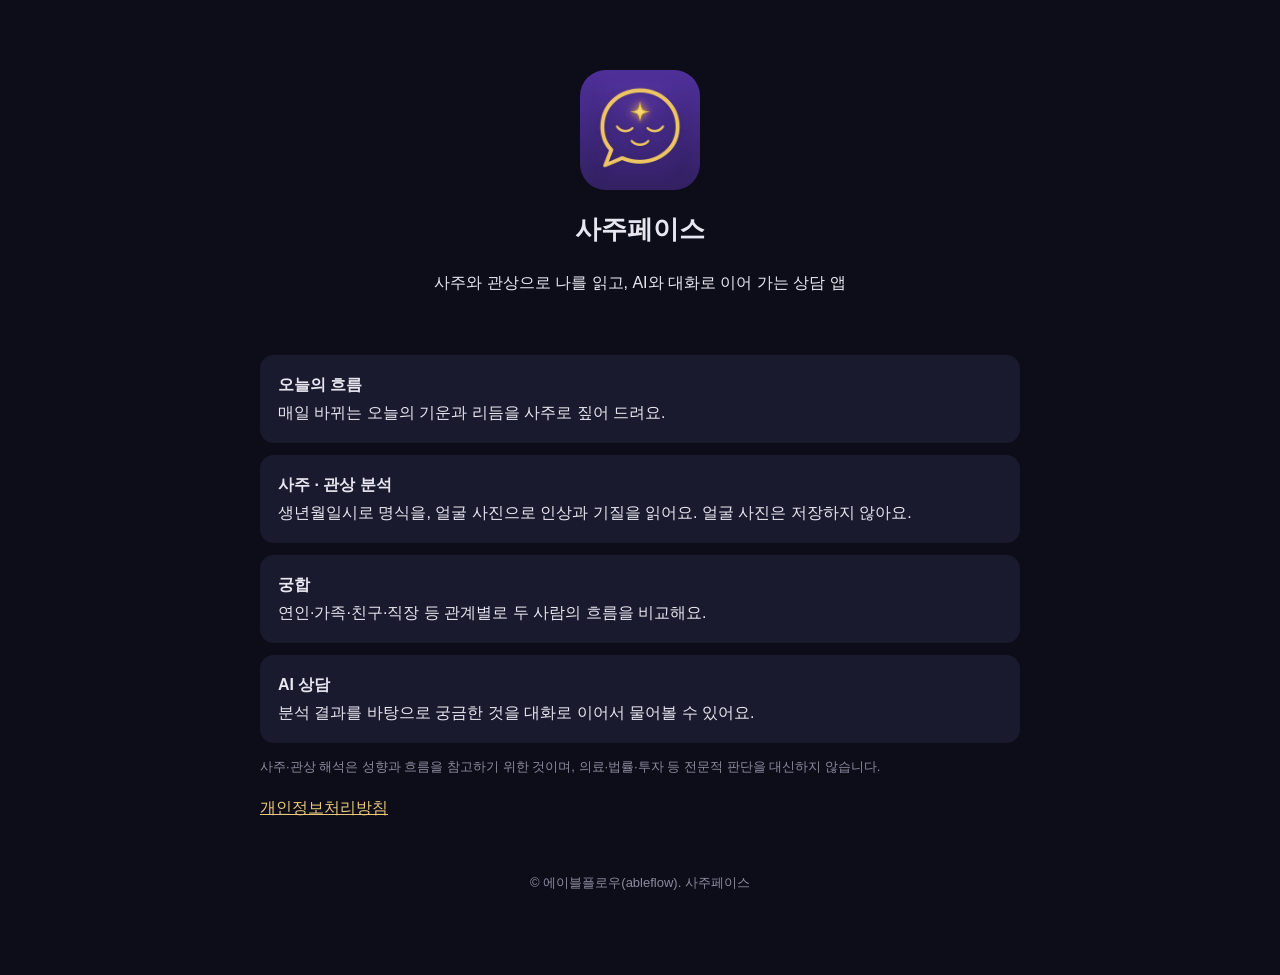
==== index.html @ cd686f5a "사주페이스 소개·개인정보처리방침" ====
<!DOCTYPE html><html lang="ko"><head><meta charset="utf-8"><meta name="viewport" content="width=device-width,initial-scale=1">
<title>사주페이스 — AI 사주·관상 상담</title><meta name="description" content="사주와 관상으로 나를 읽고, AI와 대화로 이어 가는 상담 앱">
<link rel="stylesheet" href="style.css"></head><body><div class="wrap">
<div class="hero"><img src="icon.png" alt="사주페이스 아이콘"><h1>사주페이스</h1><p>사주와 관상으로 나를 읽고, AI와 대화로 이어 가는 상담 앱</p></div>
<div class="card"><b>오늘의 흐름</b><br>매일 바뀌는 오늘의 기운과 리듬을 사주로 짚어 드려요.</div>
<div class="card"><b>사주 · 관상 분석</b><br>생년월일시로 명식을, 얼굴 사진으로 인상과 기질을 읽어요. 얼굴 사진은 저장하지 않아요.</div>
<div class="card"><b>궁합</b><br>연인·가족·친구·직장 등 관계별로 두 사람의 흐름을 비교해요.</div>
<div class="card"><b>AI 상담</b><br>분석 결과를 바탕으로 궁금한 것을 대화로 이어서 물어볼 수 있어요.</div>
<p class="muted">사주·관상 해석은 성향과 흐름을 참고하기 위한 것이며, 의료·법률·투자 등 전문적 판단을 대신하지 않습니다.</p>
<p><a href="privacy.html">개인정보처리방침</a></p>
<footer>© 에이블플로우(ableflow). 사주페이스</footer></div></body></html>
---- style.css ----
body{margin:0;background:#0D0D1A;color:#e8e6f0;font-family:-apple-system,'Apple SD Gothic Neo','Noto Sans KR',sans-serif;line-height:1.75}
.wrap{max-width:760px;margin:0 auto;padding:40px 22px 80px}
a{color:#E8C97A}h1{font-size:26px;margin:8px 0}h2{font-size:18px;color:#E8C97A;margin-top:34px}
.hero{text-align:center;padding:30px 0}.hero img{width:120px;border-radius:26px}
.card{background:#1A1A2E;border-radius:14px;padding:16px 18px;margin:12px 0}
table{width:100%;border-collapse:collapse;font-size:14px}td,th{border:1px solid #2D2D4E;padding:8px;vertical-align:top;text-align:left}
th{background:#1A1A2E}.muted{color:#8B8B9E;font-size:13px}footer{margin-top:50px;color:#8B8B9E;font-size:13px;text-align:center}
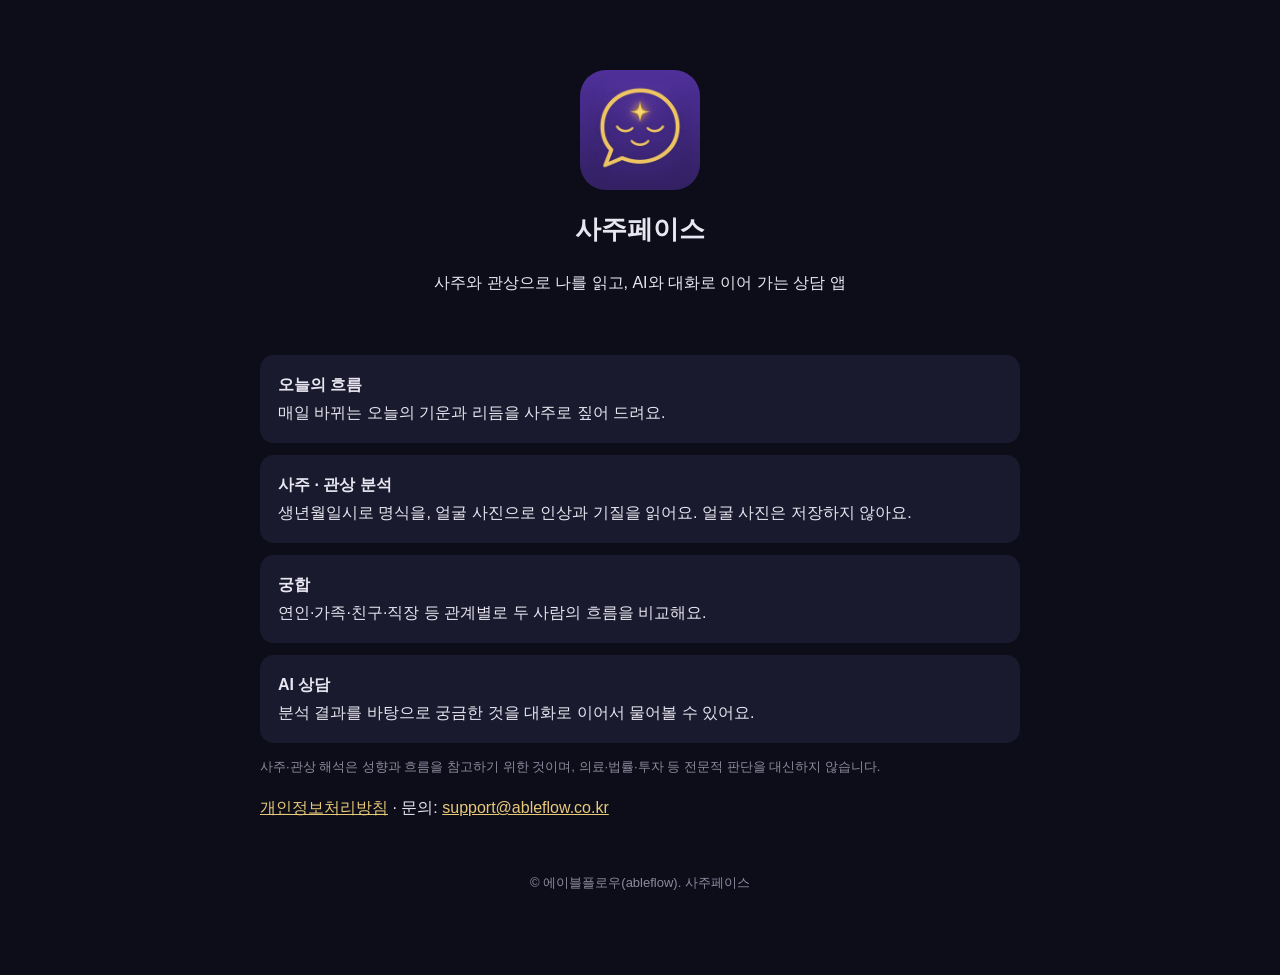
==== commit c3da5d4e: "문의 이메일·보호책임자 반영" ====
--- a/index.html
+++ b/index.html
@@ -7,5 +7,5 @@
 <div class="card"><b>궁합</b><br>연인·가족·친구·직장 등 관계별로 두 사람의 흐름을 비교해요.</div>
 <div class="card"><b>AI 상담</b><br>분석 결과를 바탕으로 궁금한 것을 대화로 이어서 물어볼 수 있어요.</div>
 <p class="muted">사주·관상 해석은 성향과 흐름을 참고하기 위한 것이며, 의료·법률·투자 등 전문적 판단을 대신하지 않습니다.</p>
-<p><a href="privacy.html">개인정보처리방침</a></p>
+<p><a href="privacy.html">개인정보처리방침</a> · 문의: <a href="mailto:support@ableflow.co.kr">support@ableflow.co.kr</a></p>
 <footer>© 에이블플로우(ableflow). 사주페이스</footer></div></body></html>
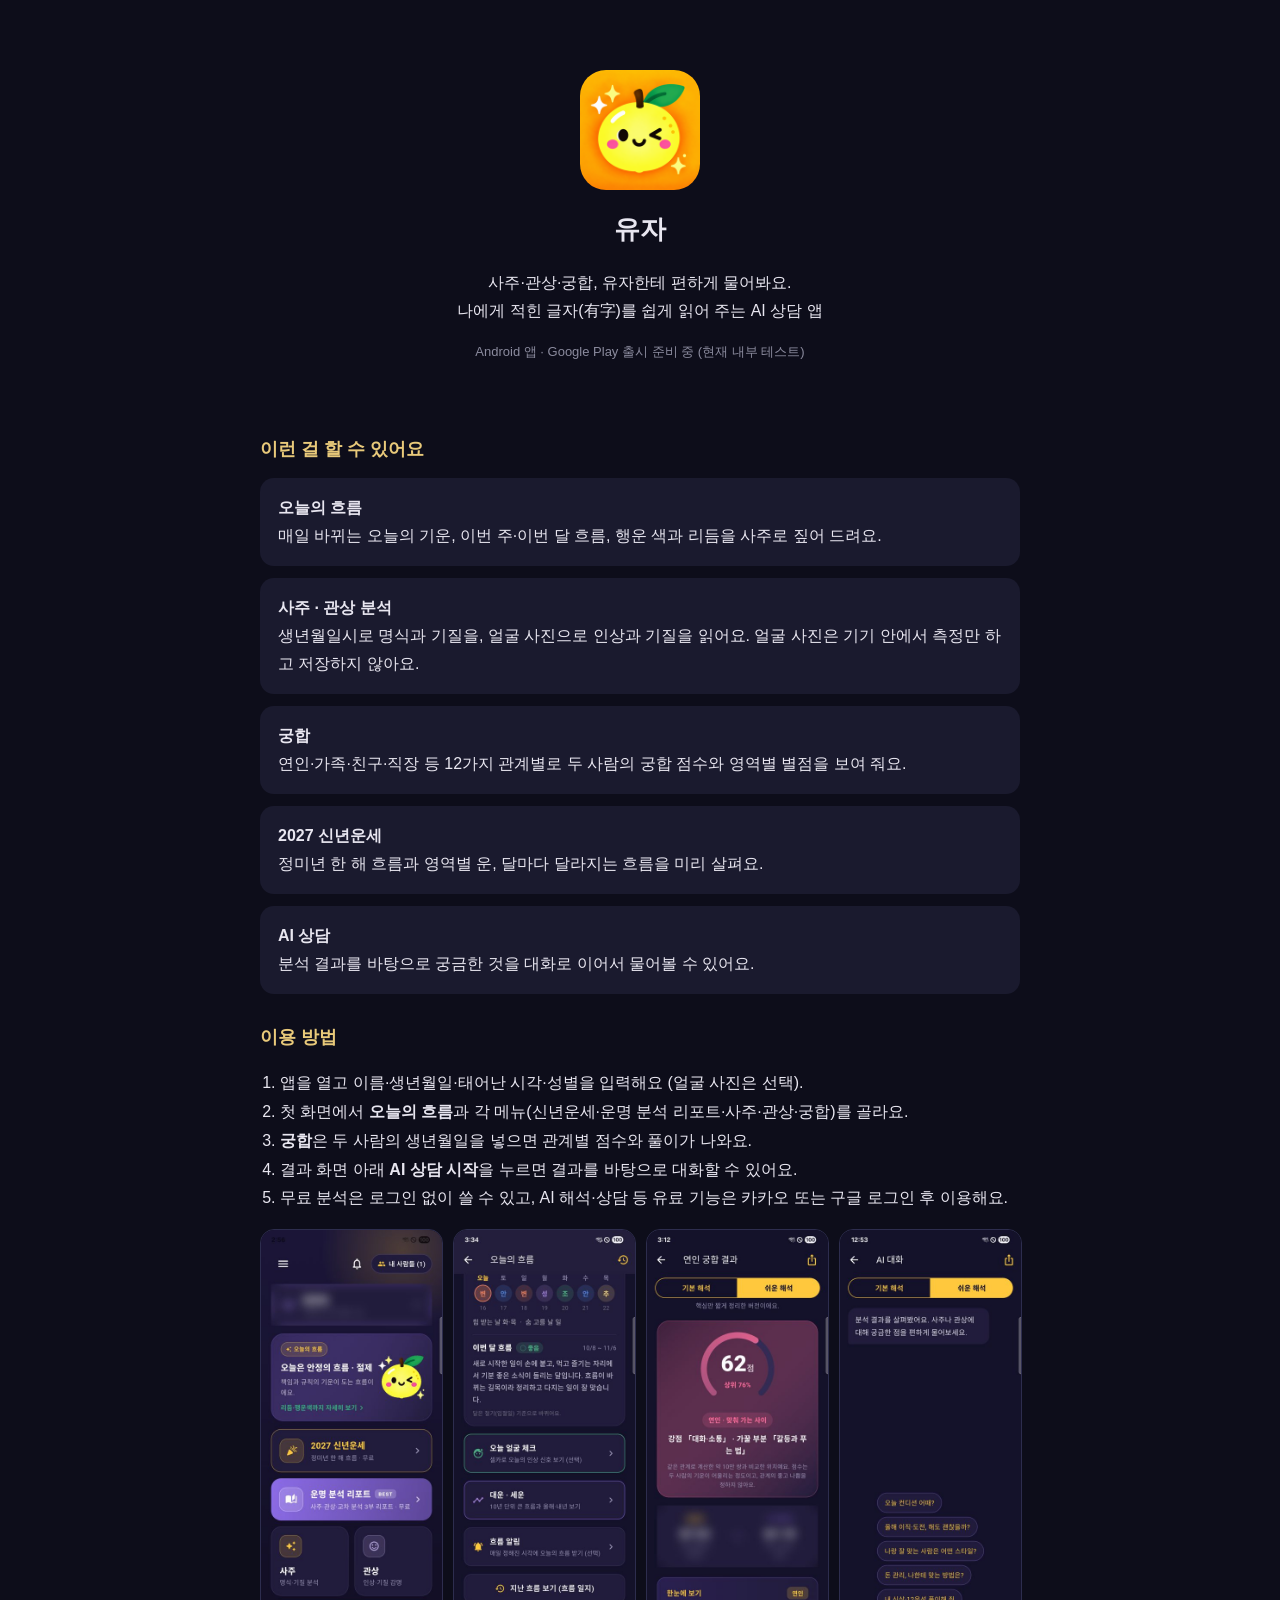
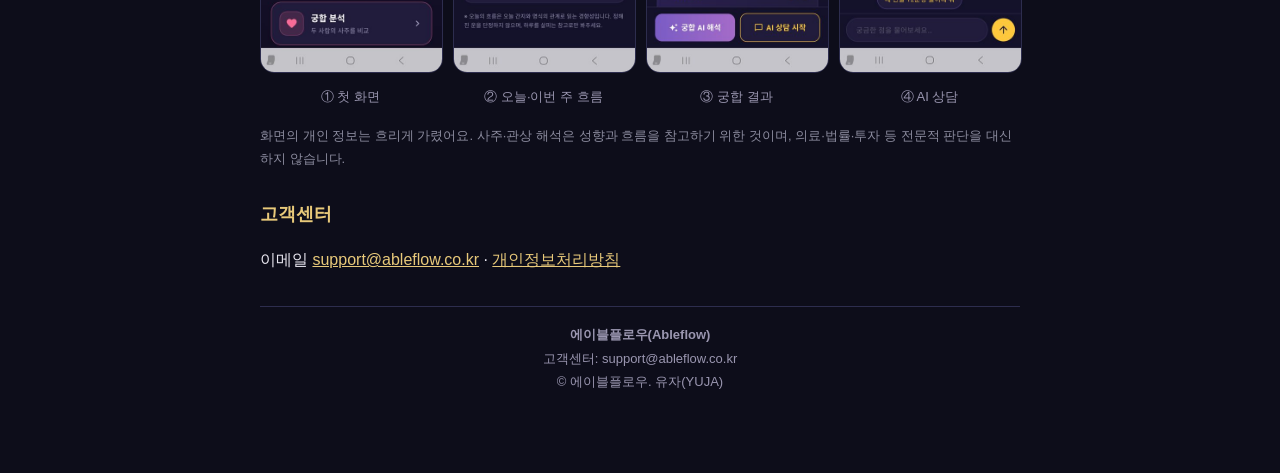
==== commit a94e8c39: "유자로 이름 변경, 이용 방법·서비스 화면·사업자 정보 영역 추가 (카카오 비즈 심사 대응)" ====
--- a/index.html
+++ b/index.html
@@ -1,11 +1,40 @@
 <!DOCTYPE html><html lang="ko"><head><meta charset="utf-8"><meta name="viewport" content="width=device-width,initial-scale=1">
-<title>사주페이스 — AI 사주·관상 상담</title><meta name="description" content="사주와 관상으로 나를 읽고, AI와 대화로 이어 가는 상담 앱">
+<title>유자 — AI 사주·관상·궁합 상담</title>
+<meta name="description" content="사주와 관상으로 나를 읽고, 궁합과 오늘의 흐름을 확인하고, AI 상담으로 이어 가는 앱 「유자」">
 <link rel="stylesheet" href="style.css"></head><body><div class="wrap">
-<div class="hero"><img src="icon.png" alt="사주페이스 아이콘"><h1>사주페이스</h1><p>사주와 관상으로 나를 읽고, AI와 대화로 이어 가는 상담 앱</p></div>
-<div class="card"><b>오늘의 흐름</b><br>매일 바뀌는 오늘의 기운과 리듬을 사주로 짚어 드려요.</div>
-<div class="card"><b>사주 · 관상 분석</b><br>생년월일시로 명식을, 얼굴 사진으로 인상과 기질을 읽어요. 얼굴 사진은 저장하지 않아요.</div>
-<div class="card"><b>궁합</b><br>연인·가족·친구·직장 등 관계별로 두 사람의 흐름을 비교해요.</div>
+<div class="hero"><img src="icon.png" alt="유자 아이콘"><h1>유자</h1>
+<p>사주·관상·궁합, 유자한테 편하게 물어봐요.<br>나에게 적힌 글자(有字)를 쉽게 읽어 주는 AI 상담 앱</p>
+<p class="muted">Android 앱 · Google Play 출시 준비 중 (현재 내부 테스트)</p></div>
+
+<h2>이런 걸 할 수 있어요</h2>
+<div class="card"><b>오늘의 흐름</b><br>매일 바뀌는 오늘의 기운, 이번 주·이번 달 흐름, 행운 색과 리듬을 사주로 짚어 드려요.</div>
+<div class="card"><b>사주 · 관상 분석</b><br>생년월일시로 명식과 기질을, 얼굴 사진으로 인상과 기질을 읽어요. 얼굴 사진은 기기 안에서 측정만 하고 저장하지 않아요.</div>
+<div class="card"><b>궁합</b><br>연인·가족·친구·직장 등 12가지 관계별로 두 사람의 궁합 점수와 영역별 별점을 보여 줘요.</div>
+<div class="card"><b>2027 신년운세</b><br>정미년 한 해 흐름과 영역별 운, 달마다 달라지는 흐름을 미리 살펴요.</div>
 <div class="card"><b>AI 상담</b><br>분석 결과를 바탕으로 궁금한 것을 대화로 이어서 물어볼 수 있어요.</div>
-<p class="muted">사주·관상 해석은 성향과 흐름을 참고하기 위한 것이며, 의료·법률·투자 등 전문적 판단을 대신하지 않습니다.</p>
-<p><a href="privacy.html">개인정보처리방침</a> · 문의: <a href="mailto:support@ableflow.co.kr">support@ableflow.co.kr</a></p>
-<footer>© 에이블플로우(ableflow). 사주페이스</footer></div></body></html>
+
+<h2>이용 방법</h2>
+<ol class="flow">
+<li>앱을 열고 이름·생년월일·태어난 시각·성별을 입력해요 (얼굴 사진은 선택).</li>
+<li>첫 화면에서 <b>오늘의 흐름</b>과 각 메뉴(신년운세·운명 분석 리포트·사주·관상·궁합)를 골라요.</li>
+<li><b>궁합</b>은 두 사람의 생년월일을 넣으면 관계별 점수와 풀이가 나와요.</li>
+<li>결과 화면 아래 <b>AI 상담 시작</b>을 누르면 결과를 바탕으로 대화할 수 있어요.</li>
+<li>무료 분석은 로그인 없이 쓸 수 있고, AI 해석·상담 등 유료 기능은 카카오 또는 구글 로그인 후 이용해요.</li>
+</ol>
+<div class="shots">
+<figure><img src="img/s1_home.jpg" alt="첫 화면"><figcaption>① 첫 화면</figcaption></figure>
+<figure><img src="img/s2_today.jpg" alt="오늘의 흐름"><figcaption>② 오늘·이번 주 흐름</figcaption></figure>
+<figure><img src="img/s3_gunghap.jpg" alt="궁합 결과"><figcaption>③ 궁합 결과</figcaption></figure>
+<figure><img src="img/s4_chat.jpg" alt="AI 상담"><figcaption>④ AI 상담</figcaption></figure>
+</div>
+<p class="muted">화면의 개인 정보는 흐리게 가렸어요. 사주·관상 해석은 성향과 흐름을 참고하기 위한 것이며, 의료·법률·투자 등 전문적 판단을 대신하지 않습니다.</p>
+
+<h2>고객센터</h2>
+<p>이메일 <a href="mailto:support@ableflow.co.kr">support@ableflow.co.kr</a> · <a href="privacy.html">개인정보처리방침</a></p>
+
+<footer class="biz">
+<b>에이블플로우(Ableflow)</b><br>
+<!--BIZINFO-->
+고객센터: support@ableflow.co.kr<br>
+© 에이블플로우. 유자(YUJA)
+</footer></div></body></html>
--- a/style.css
+++ b/style.css
@@ -5,3 +5,11 @@
 .card{background:#1A1A2E;border-radius:14px;padding:16px 18px;margin:12px 0}
 table{width:100%;border-collapse:collapse;font-size:14px}td,th{border:1px solid #2D2D4E;padding:8px;vertical-align:top;text-align:left}
 th{background:#1A1A2E}.muted{color:#8B8B9E;font-size:13px}footer{margin-top:50px;color:#8B8B9E;font-size:13px;text-align:center}
+h2{font-size:18px;margin:28px 0 10px}
+.flow{padding-left:20px;line-height:1.8}
+.shots{display:grid;grid-template-columns:repeat(2,1fr);gap:12px;margin:16px 0}
+.shots figure{margin:0;text-align:center}
+.shots img{width:100%;border-radius:14px;border:1px solid #2D2D4E}
+.shots figcaption{font-size:13px;color:#9a96b0;margin-top:4px}
+@media(min-width:720px){.shots{grid-template-columns:repeat(4,1fr)}}
+.biz{font-size:13px;line-height:1.8;color:#9a96b0;border-top:1px solid #2D2D4E;margin-top:32px;padding-top:16px}
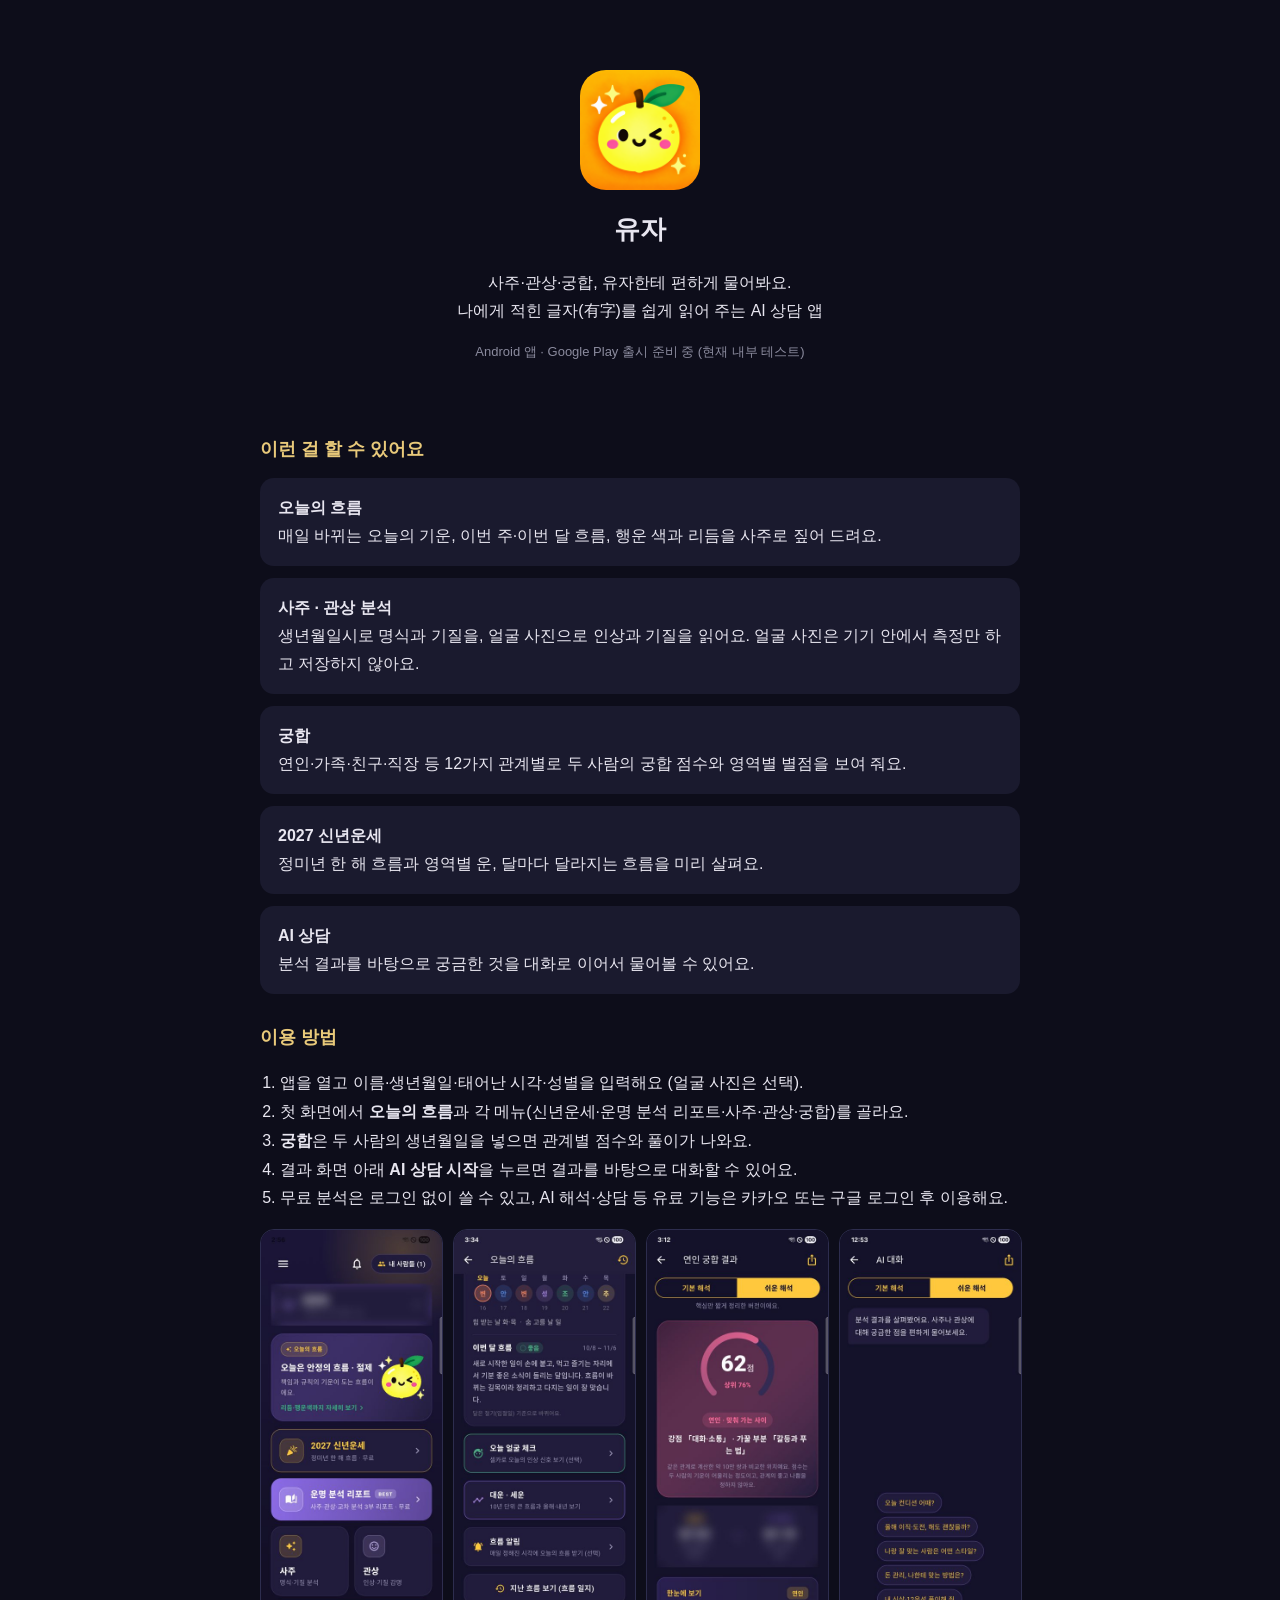
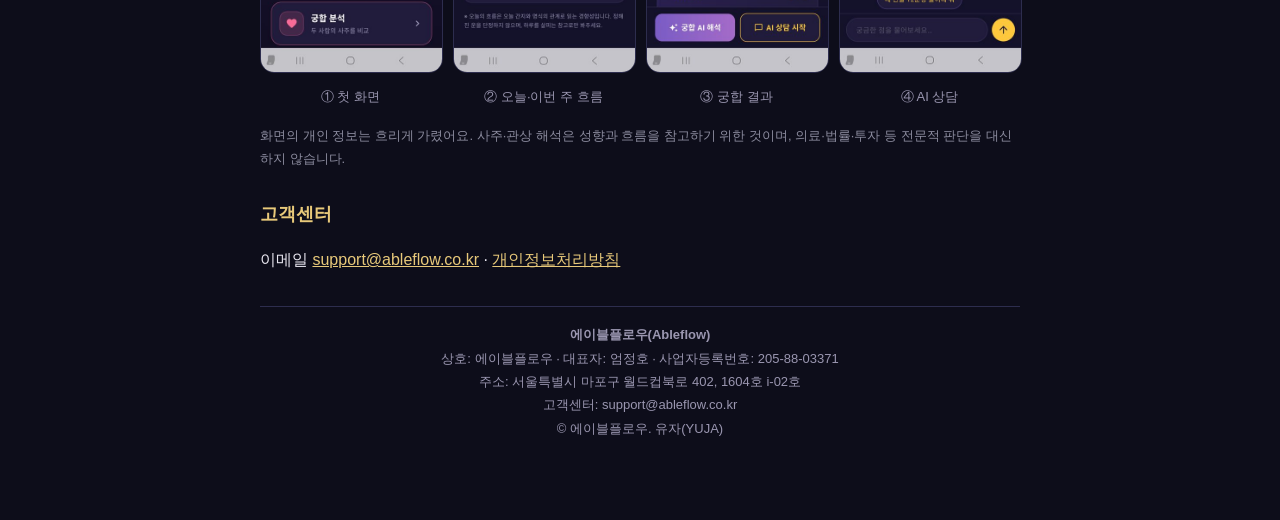
==== commit 195a0e52: "사업자 정보 표시 (상호·대표자·사업자등록번호·주소)" ====
--- a/index.html
+++ b/index.html
@@ -34,7 +34,8 @@
 
 <footer class="biz">
 <b>에이블플로우(Ableflow)</b><br>
-<!--BIZINFO-->
+상호: 에이블플로우 · 대표자: 엄정호 · 사업자등록번호: 205-88-03371<br>
+주소: 서울특별시 마포구 월드컵북로 402, 1604호 i-02호<br>
 고객센터: support@ableflow.co.kr<br>
 © 에이블플로우. 유자(YUJA)
 </footer></div></body></html>
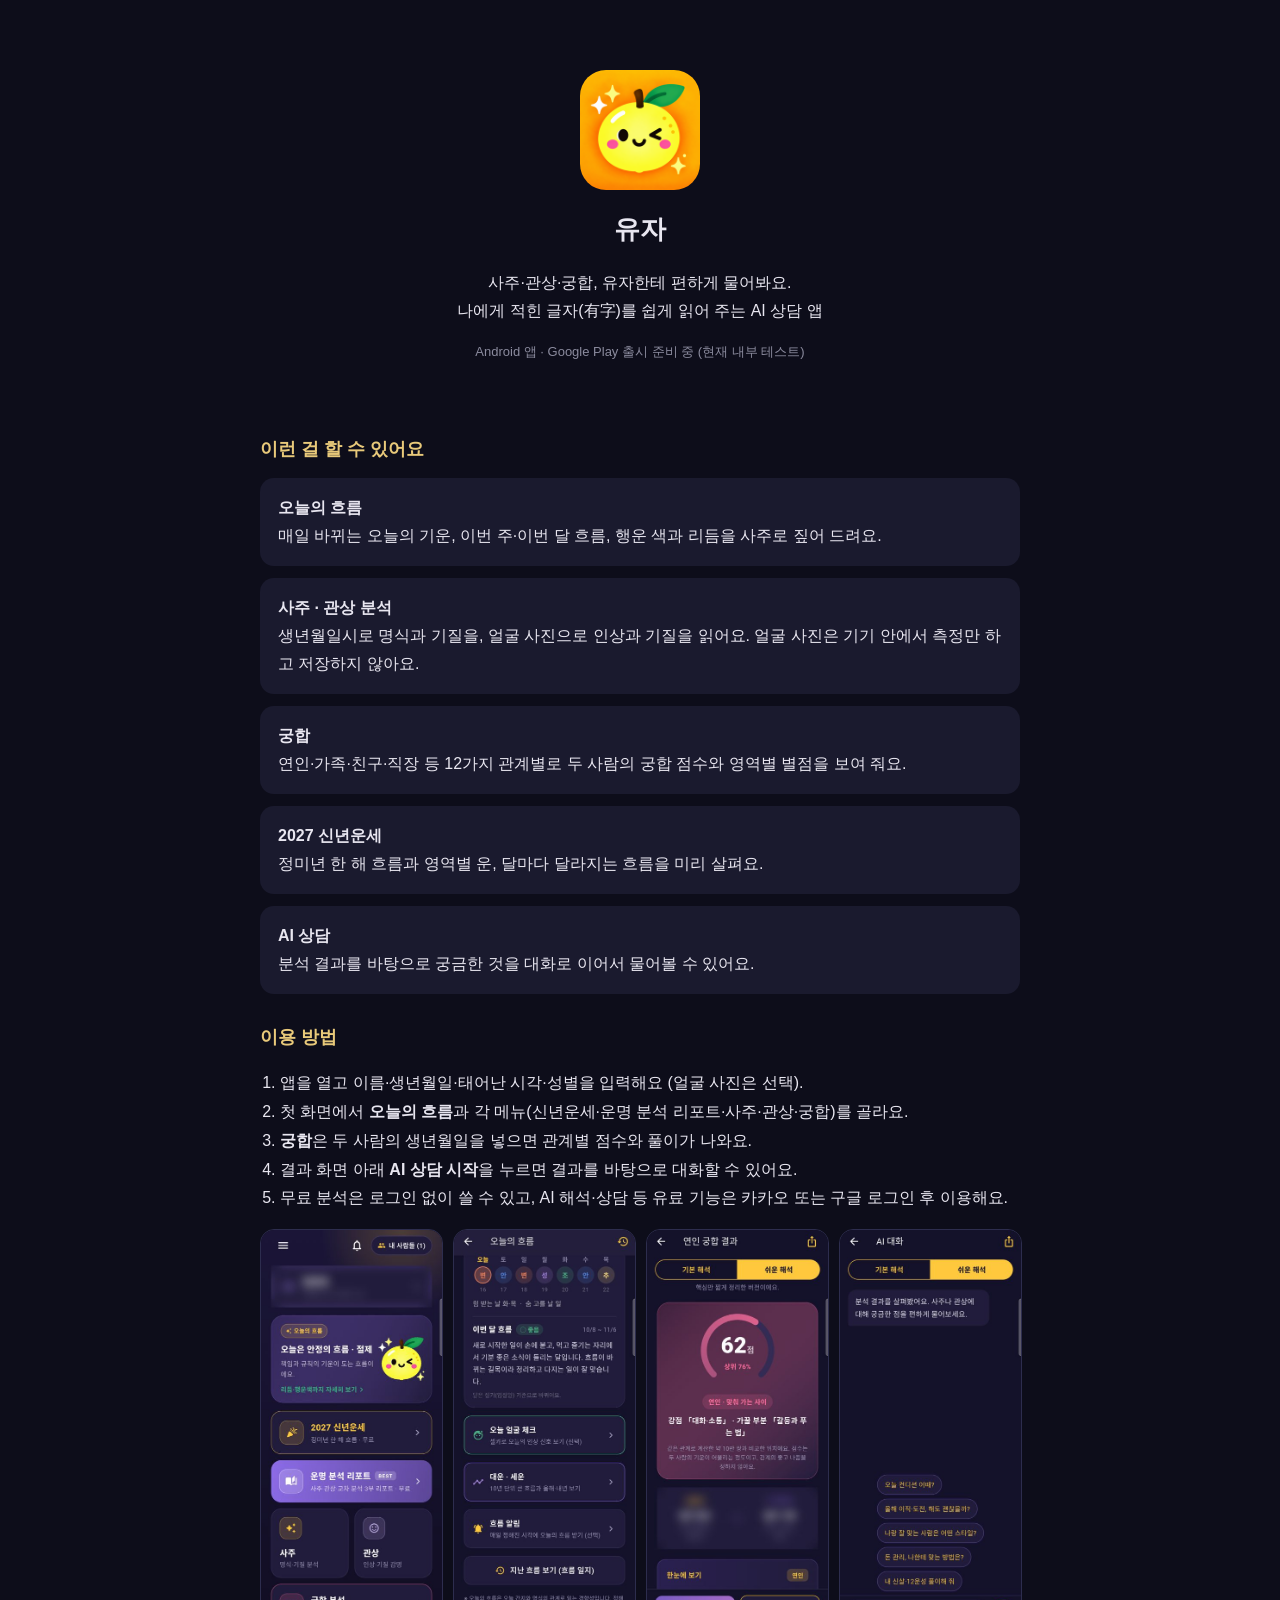
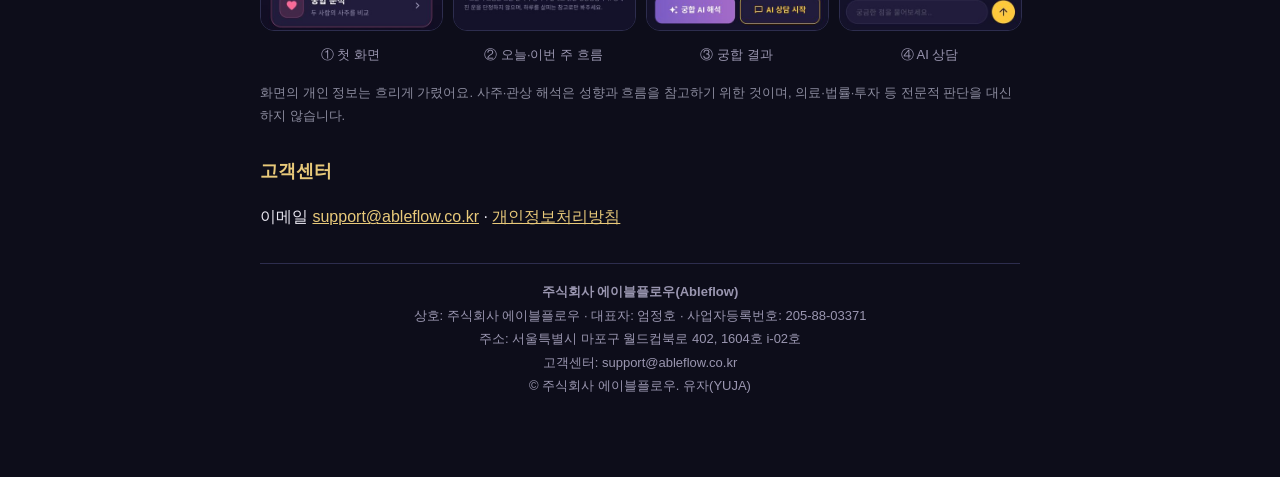
==== commit c3bdb2ac: "상호: 주식회사 에이블플로우" ====
--- a/index.html
+++ b/index.html
@@ -33,9 +33,9 @@
 <p>이메일 <a href="mailto:support@ableflow.co.kr">support@ableflow.co.kr</a> · <a href="privacy.html">개인정보처리방침</a></p>
 
 <footer class="biz">
-<b>에이블플로우(Ableflow)</b><br>
-상호: 에이블플로우 · 대표자: 엄정호 · 사업자등록번호: 205-88-03371<br>
+<b>주식회사 에이블플로우(Ableflow)</b><br>
+상호: 주식회사 에이블플로우 · 대표자: 엄정호 · 사업자등록번호: 205-88-03371<br>
 주소: 서울특별시 마포구 월드컵북로 402, 1604호 i-02호<br>
 고객센터: support@ableflow.co.kr<br>
-© 에이블플로우. 유자(YUJA)
+© 주식회사 에이블플로우. 유자(YUJA)
 </footer></div></body></html>
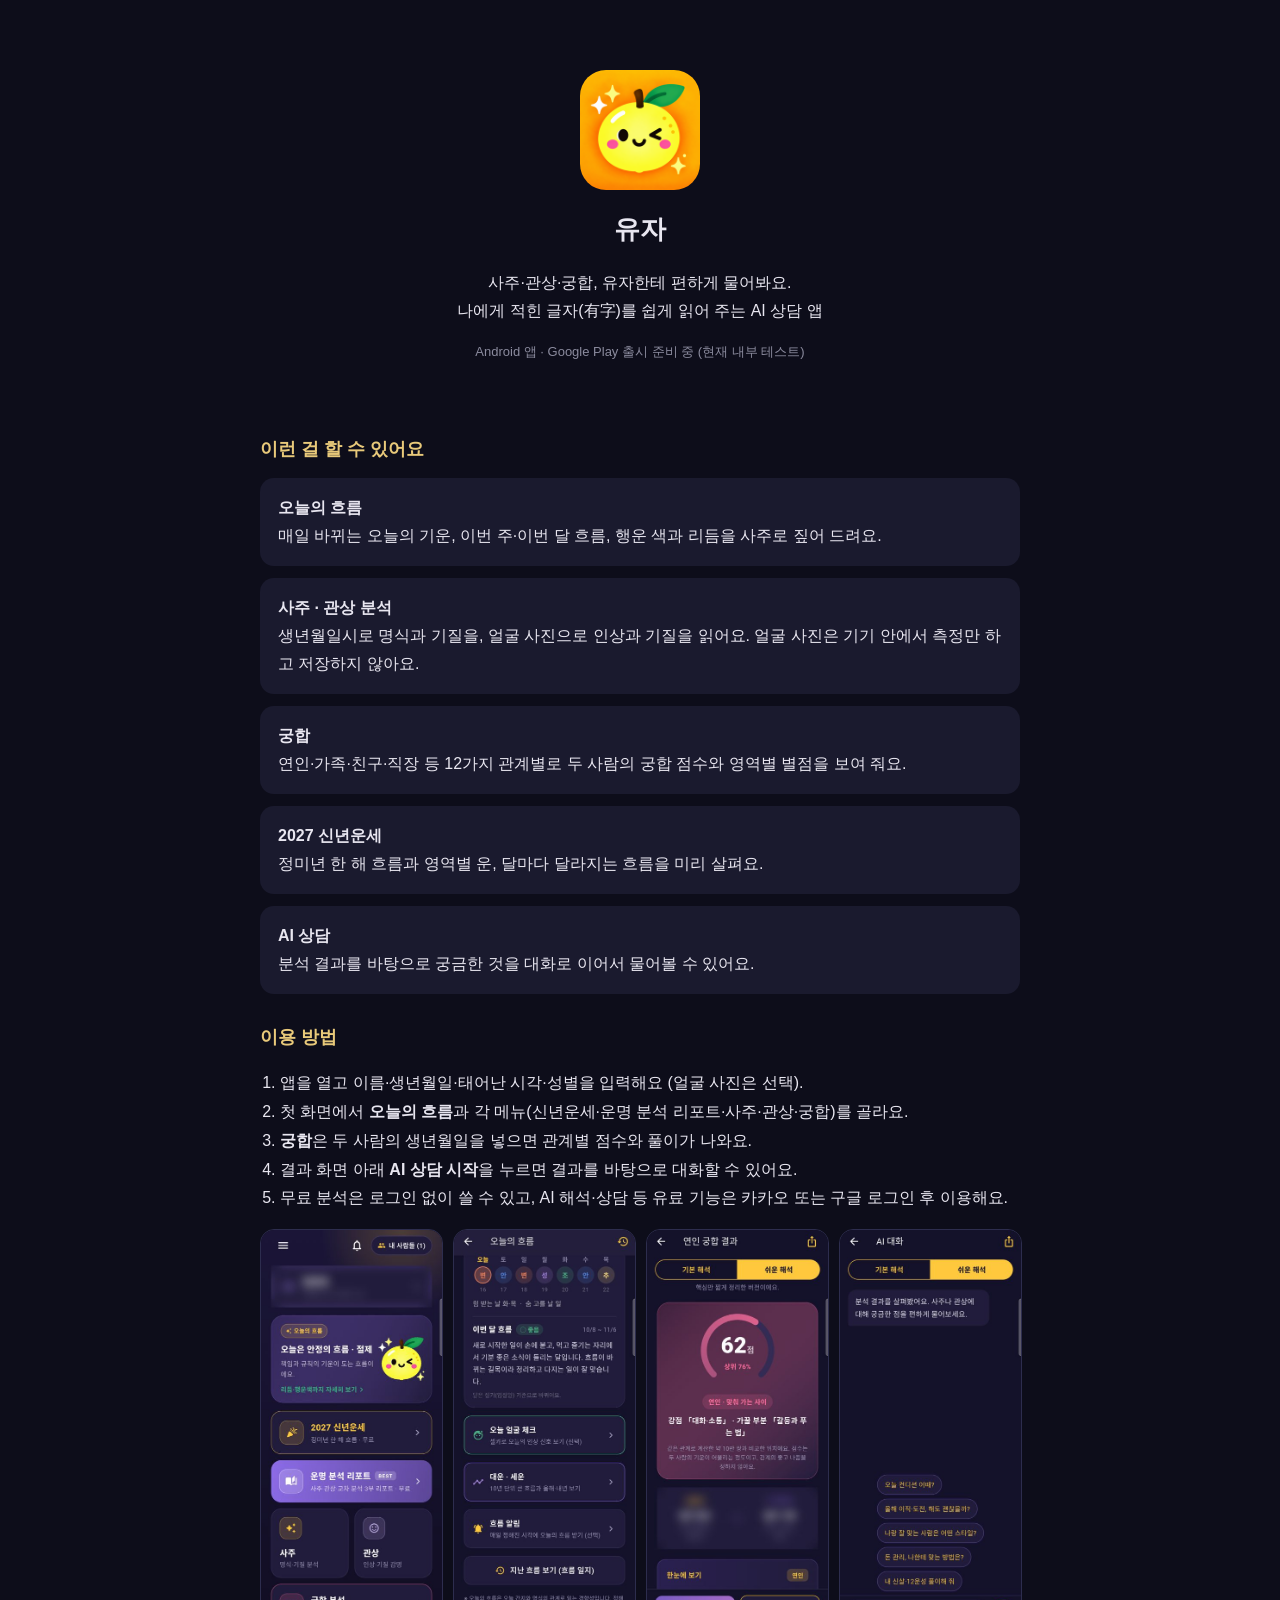
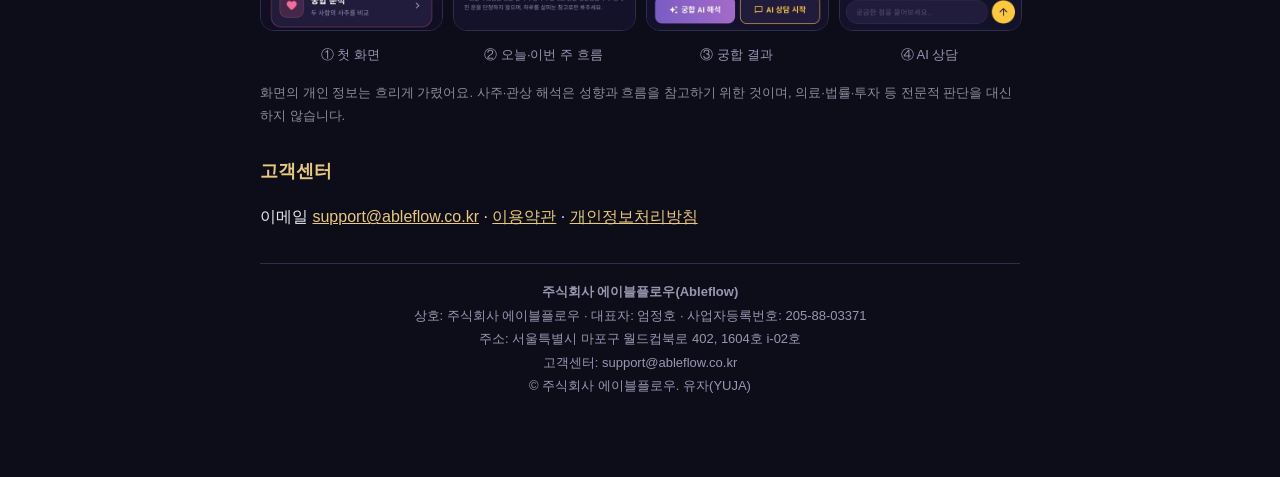
==== commit 1e7093d9: "이용약관 페이지 추가, 개인정보처리방침에 AI 답변 신고 항목, 푸터 약관 링크" ====
--- a/index.html
+++ b/index.html
@@ -22,15 +22,15 @@
 <li>무료 분석은 로그인 없이 쓸 수 있고, AI 해석·상담 등 유료 기능은 카카오 또는 구글 로그인 후 이용해요.</li>
 </ol>
 <div class="shots">
-<figure><img src="img/s1_home.jpg" alt="첫 화면"><figcaption>① 첫 화면</figcaption></figure>
-<figure><img src="img/s2_today.jpg" alt="오늘의 흐름"><figcaption>② 오늘·이번 주 흐름</figcaption></figure>
-<figure><img src="img/s3_gunghap.jpg" alt="궁합 결과"><figcaption>③ 궁합 결과</figcaption></figure>
-<figure><img src="img/s4_chat.jpg" alt="AI 상담"><figcaption>④ AI 상담</figcaption></figure>
+<figure><img src="img/s1_home.jpg?v=2" alt="첫 화면"><figcaption>① 첫 화면</figcaption></figure>
+<figure><img src="img/s2_today.jpg?v=2" alt="오늘의 흐름"><figcaption>② 오늘·이번 주 흐름</figcaption></figure>
+<figure><img src="img/s3_gunghap.jpg?v=2" alt="궁합 결과"><figcaption>③ 궁합 결과</figcaption></figure>
+<figure><img src="img/s4_chat.jpg?v=2" alt="AI 상담"><figcaption>④ AI 상담</figcaption></figure>
 </div>
 <p class="muted">화면의 개인 정보는 흐리게 가렸어요. 사주·관상 해석은 성향과 흐름을 참고하기 위한 것이며, 의료·법률·투자 등 전문적 판단을 대신하지 않습니다.</p>
 
 <h2>고객센터</h2>
-<p>이메일 <a href="mailto:support@ableflow.co.kr">support@ableflow.co.kr</a> · <a href="privacy.html">개인정보처리방침</a></p>
+<p>이메일 <a href="mailto:support@ableflow.co.kr">support@ableflow.co.kr</a> · <a href="terms.html">이용약관</a> · <a href="privacy.html">개인정보처리방침</a></p>
 
 <footer class="biz">
 <b>주식회사 에이블플로우(Ableflow)</b><br>
